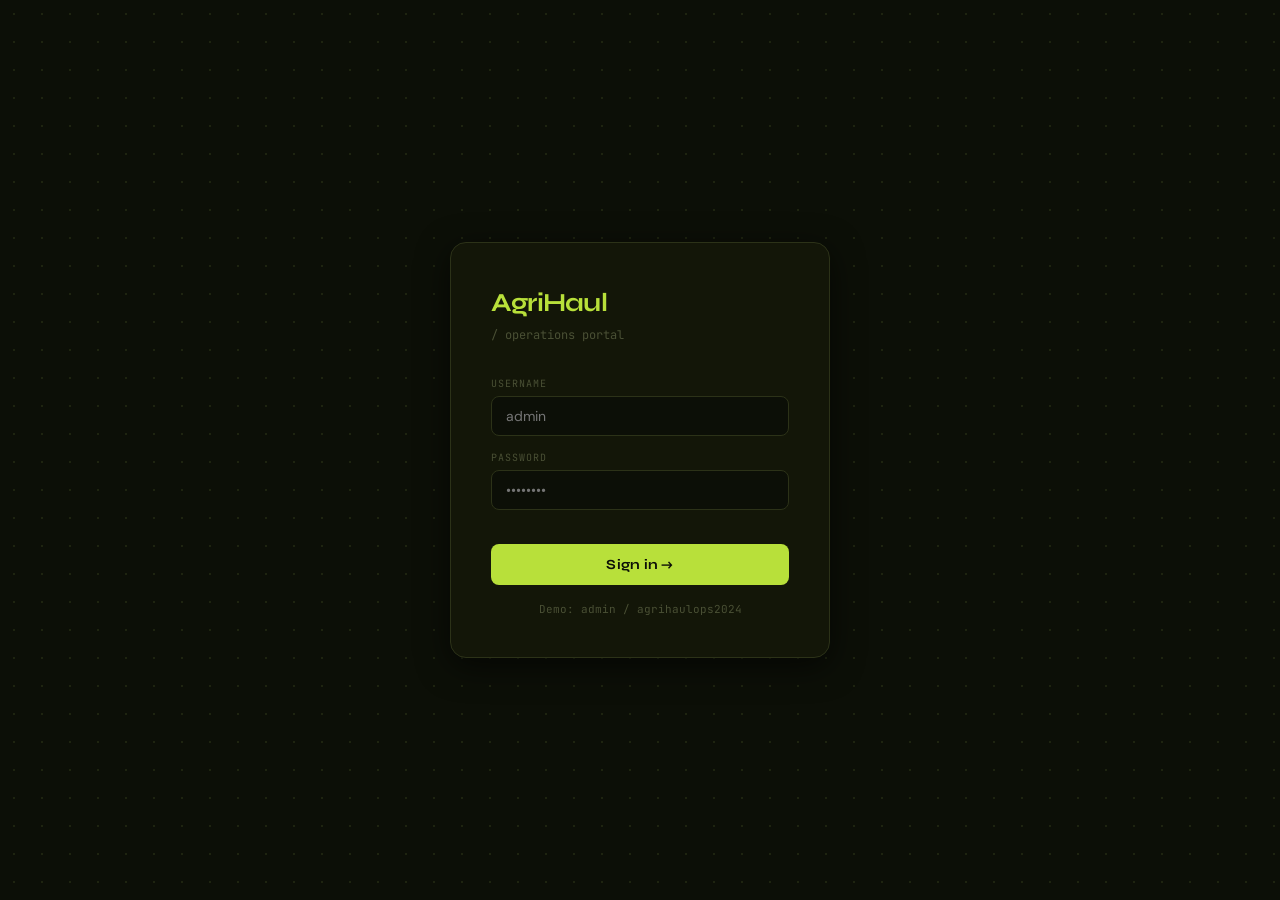
==== index.html @ 76a096ac "Initial dashboard upload" ====
<!DOCTYPE html>
<html lang="en">
<head>
<meta charset="UTF-8">
<meta name="viewport" content="width=device-width, initial-scale=1.0">
<title>AgriHaul Ops</title>

<!-- Google Fonts — Syne (display), DM Sans (body), JetBrains Mono (code) -->
<link rel="preconnect" href="https://fonts.googleapis.com">
<link rel="preconnect" href="https://fonts.gstatic.com" crossorigin>
<link href="https://fonts.googleapis.com/css2?family=Syne:wght@600;700;800&family=DM+Sans:wght@300;400;500&family=JetBrains+Mono:wght@400;500&display=swap" rel="stylesheet">

<!-- ============================================================
     STYLESHEETS
     theme.css  — dark/light CSS variables
     app.css    — all component styles
     ============================================================ -->
<link rel="stylesheet" href="css/theme.css">
<link rel="stylesheet" href="css/app.css">
</head>
<body>

<!-- ============================================================
     LOGIN SCREEN
     Credentials are set in js/config.js → APP.DEMO_USERNAME
     and APP.DEMO_PASSWORD. Replace with a real auth service
     (Supabase Auth / Netlify Identity) for production.
     ============================================================ -->
<div id="loginScreen">
  <div class="login-card">
    <div class="login-logo">AgriHaul</div>
    <div class="login-tagline">/ operations portal</div>

    <div class="login-field">
      <label>Username</label>
      <input type="text" id="loginUser" placeholder="admin" autocomplete="username">
    </div>
    <div class="login-field">
      <label>Password</label>
      <input type="password" id="loginPass" placeholder="••••••••" autocomplete="current-password">
    </div>

    <button class="login-btn" id="loginBtn" onclick="doLogin()">Sign in →</button>
    <p class="login-note">Demo: admin / agrihaulops2024</p>
  </div>
</div>


<!-- ============================================================
     MAIN APP SHELL (hidden until login)
     Grid: sidebar (240px) | main content
           topbar spans full width
     ============================================================ -->
<div class="app" id="mainApp">

  <!-- ── TOPBAR ──────────────────────────────────────────── -->
  <header class="topbar">
    <div class="topbar-logo">
      <div class="topbar-logo-dot"></div>
      AgriHaul
    </div>
    <div class="topbar-divider"></div>
    <!-- Client name comes from CONFIG.APP.CLIENT_NAME -->
    <div class="topbar-client" id="clientLabel">—</div>

    <div class="topbar-right">
      <div class="live-indicator">
        <div class="live-dot"></div>
        <span id="liveTime">--:--:--</span>
        &nbsp;·&nbsp; SMS live
      </div>
      <!-- Dark / Light toggle. State saved to localStorage. -->
      <button class="theme-toggle" id="themeBtn" onclick="toggleTheme()" title="Toggle dark/light mode">☀</button>
    </div>
  </header>

  <!-- ── SIDEBAR NAV ─────────────────────────────────────── -->
  <nav class="sidebar">
    <div class="nav-section-label">Monitor</div>

    <div class="nav-item active" data-page="dashboard" onclick="showPage('dashboard', this)">
      <svg viewBox="0 0 24 24" fill="none" stroke-width="1.5">
        <rect x="3" y="3" width="7" height="7" rx="1"/><rect x="14" y="3" width="7" height="7" rx="1"/>
        <rect x="3" y="14" width="7" height="7" rx="1"/><rect x="14" y="14" width="7" height="7" rx="1"/>
      </svg>
      Dashboard
    </div>

    <div class="nav-item" data-page="map" onclick="showPage('map', this)">
      <svg viewBox="0 0 24 24" fill="none" stroke-width="1.5">
        <polygon points="3 6 9 3 15 6 21 3 21 18 15 21 9 18 3 21"/>
        <line x1="9" y1="3" x2="9" y2="18"/><line x1="15" y1="6" x2="15" y2="21"/>
      </svg>
      Live Map
    </div>

    <div class="nav-item" data-page="dispatch" onclick="showPage('dispatch', this)">
      <svg viewBox="0 0 24 24" fill="none" stroke-width="1.5">
        <path d="M9 5H7a2 2 0 0 0-2 2v12a2 2 0 0 0 2 2h10a2 2 0 0 0 2-2V7a2 2 0 0 0-2-2h-2"/>
        <rect x="9" y="3" width="6" height="4" rx="1"/>
        <path d="M9 12h6M9 16h4"/>
      </svg>
      Dispatch Log
      <span class="nav-badge" id="dispatchBadge">0</span>
    </div>

    <div class="nav-section-label">Manage</div>

    <div class="nav-item" data-page="trucks" onclick="showPage('trucks', this)">
      <svg viewBox="0 0 24 24" fill="none" stroke-width="1.5">
        <rect x="1" y="3" width="15" height="13" rx="1"/>
        <path d="M16 8h4l3 3v5h-7V8z"/>
        <circle cx="5.5" cy="18.5" r="2.5"/><circle cx="18.5" cy="18.5" r="2.5"/>
      </svg>
      Trucks
    </div>

    <div class="nav-item" data-page="farmers" onclick="showPage('farmers', this)">
      <svg viewBox="0 0 24 24" fill="none" stroke-width="1.5">
        <path d="M17 21v-2a4 4 0 0 0-4-4H5a4 4 0 0 0-4 4v2"/>
        <circle cx="9" cy="7" r="4"/>
        <path d="M23 21v-2a4 4 0 0 0-3-3.87M16 3.13a4 4 0 0 1 0 7.75"/>
      </svg>
      Farmers
    </div>

    <div class="nav-section-label">Account</div>
    <div class="nav-item" onclick="doLogout()">
      <svg viewBox="0 0 24 24" fill="none" stroke-width="1.5">
        <path d="M9 21H5a2 2 0 0 1-2-2V5a2 2 0 0 1 2-2h4"/>
        <polyline points="16 17 21 12 16 7"/><line x1="21" y1="12" x2="9" y2="12"/>
      </svg>
      Sign out
    </div>

    <!-- Sidebar footer stats -->
    <div class="sidebar-footer">
      <div class="sidebar-footer-row">
        <span>Available</span><span class="sidebar-stat" id="sf-available">—</span>
      </div>
      <div class="sidebar-footer-row">
        <span>En route</span><span class="sidebar-stat" id="sf-enroute">—</span>
      </div>
      <div class="sidebar-footer-row">
        <span>Farmers</span><span class="sidebar-stat" id="sf-farmers">—</span>
      </div>
    </div>
  </nav>


  <!-- ── MAIN CONTENT ────────────────────────────────────── -->
  <main class="main">

    <!-- ================================================== -->
    <!--  PAGE: DASHBOARD                                   -->
    <!-- ================================================== -->
    <div class="page active" id="page-dashboard">
      <div class="page-header">
        <div>
          <div class="page-title">Operations Overview</div>
          <div class="page-subtitle">Live fleet + dispatch summary</div>
        </div>
      </div>

      <!-- Metric cards — values filled by renderMetrics() in tables.js -->
      <div class="metrics-grid">
        <div class="metric-card green">
          <div class="metric-label">Available trucks</div>
          <div class="metric-value" id="m-available">—</div>
          <div class="metric-sub" id="m-available-sub">loading…</div>
        </div>
        <div class="metric-card amber">
          <div class="metric-label">Dispatches today</div>
          <div class="metric-value" id="m-dispatched">—</div>
          <div class="metric-sub">trips completed</div>
        </div>
        <div class="metric-card blue">
          <div class="metric-label">Weight collected today</div>
          <div class="metric-value" id="m-weight">—</div>
          <div class="metric-sub">total produce</div>
        </div>
        <div class="metric-card">
          <div class="metric-label">Registered farmers</div>
          <div class="metric-value" id="m-farmers">—</div>
          <div class="metric-sub">in your network</div>
        </div>
      </div>

      <div class="two-col">
        <!-- Recent dispatches -->
        <div>
          <div class="section-head">
            <div class="section-title">Recent dispatches</div>
            <div class="section-rule"></div>
            <div class="section-btn" onclick="showPage('dispatch', document.querySelector('[data-page=dispatch]'))">View all →</div>
          </div>
          <div class="table-card">
            <table>
              <thead><tr>
                <th>Time</th><th>Farmer</th><th>Village</th>
                <th>Weight</th><th>Driver</th><th>Dist.</th>
              </tr></thead>
              <tbody id="recentDispatchTable"></tbody>
            </table>
          </div>
        </div>

        <!-- Truck status snapshot -->
        <div>
          <div class="section-head">
            <div class="section-title">Fleet snapshot</div>
            <div class="section-rule"></div>
          </div>
          <div class="table-card">
            <table>
              <thead><tr><th>Truck</th><th>Driver</th><th>Status</th></tr></thead>
              <tbody id="dashTruckTable"></tbody>
            </table>
          </div>
        </div>
      </div>
    </div><!-- /dashboard -->


    <!-- ================================================== -->
    <!--  PAGE: LIVE MAP                                    -->
    <!--  Pins rendered by js/map.js using Lat/Lon from     -->
    <!--  your Google Sheet.                                -->
    <!--  MAP_BOUNDS in map.js covers West Africa.          -->
    <!-- ================================================== -->
    <div class="page" id="page-map">
      <div class="page-header">
        <div>
          <div class="page-title">Live Map</div>
          <div class="page-subtitle">Truck & farmer GPS positions · updates when drivers SMS LOC</div>
        </div>
      </div>
      <div class="map-card">
        <div class="map-toolbar">
          <div class="map-toolbar-title">Field overview — West Africa</div>
          <div class="map-legend">
            <div class="legend-item"><div class="legend-dot" style="background:var(--green)"></div>Available</div>
            <div class="legend-item"><div class="legend-dot" style="background:var(--amber)"></div>En Route</div>
            <div class="legend-item"><div class="legend-dot" style="background:var(--red)"></div>Maintenance</div>
            <div class="legend-item"><div class="legend-sq" style="background:var(--blue)"></div>Farmer</div>
          </div>
        </div>
        <!-- mapCanvas is the positioning parent for all truck/farmer pins -->
        <div class="map-canvas" id="mapCanvas">
          <div class="map-tooltip" id="mapTooltip"></div>
        </div>
      </div>
    </div><!-- /map -->


    <!-- ================================================== -->
    <!--  PAGE: DISPATCH LOG                                -->
    <!--  Data comes from DispatchLog sheet.               -->
    <!--  Make.com auto-appends a row after every dispatch. -->
    <!-- ================================================== -->
    <div class="page" id="page-dispatch">
      <div class="page-header">
        <div>
          <div class="page-title">Dispatch Log</div>
          <div class="page-subtitle">All dispatch records · auto-updated by Make.com</div>
        </div>
      </div>
      <div class="search-row">
        <input class="search-input" type="text" id="dispatchSearch"
          placeholder="Search farmer, village, driver, truck ID…"
          oninput="filterDispatch()">
        <!-- Simulate button is for demo/testing only. Remove in production. -->
        <button class="btn btn-ghost" onclick="simulateDispatch()">+ Simulate</button>
      </div>
      <div class="table-card">
        <table>
          <thead><tr>
            <th>Date</th><th>Time</th><th>Farmer</th><th>Village</th>
            <th>Weight KG</th><th>Driver</th><th>Truck</th><th>Distance</th>
          </tr></thead>
          <tbody id="dispatchTable"></tbody>
        </table>
      </div>
    </div><!-- /dispatch -->


    <!-- ================================================== -->
    <!--  PAGE: TRUCKS                                      -->
    <!--  Source: Trucks sheet in Google Sheets.           -->
    <!--  Columns: TruckID, DriverName, Phone, Status,     -->
    <!--           Lat, Lon, LastUpdated                    -->
    <!-- ================================================== -->
    <div class="page" id="page-trucks">
      <div class="page-header">
        <div>
          <div class="page-title">Fleet Management</div>
          <div class="page-subtitle">All trucks · Toggle status · Add new</div>
        </div>
      </div>
      <div class="search-row">
        <input class="search-input" type="text" id="truckSearch"
          placeholder="Search truck ID or driver name…"
          oninput="filterTrucks()">
        <button class="btn btn-primary" onclick="openModal('addTruck')">+ Add truck</button>
      </div>
      <div class="table-card">
        <table>
          <thead><tr>
            <th>Truck ID</th><th>Driver</th><th>Phone</th>
            <th>Status</th><th>Lat</th><th>Lon</th><th>Last Updated</th><th></th>
          </tr></thead>
          <tbody id="truckTable"></tbody>
        </table>
      </div>
    </div><!-- /trucks -->


    <!-- ================================================== -->
    <!--  PAGE: FARMERS                                     -->
    <!--  Source: Farmers sheet in Google Sheets.          -->
    <!--  Columns: Name, Phone, Village, Lat, Lon,         -->
    <!--           Registered                               -->
    <!-- ================================================== -->
    <div class="page" id="page-farmers">
      <div class="page-header">
        <div>
          <div class="page-title">Farmer Registry</div>
          <div class="page-subtitle">All registered farmers</div>
        </div>
      </div>
      <div class="search-row">
        <input class="search-input" type="text" id="farmerSearch"
          placeholder="Search name, village, phone…"
          oninput="filterFarmers()">
        <button class="btn btn-primary" onclick="openModal('addFarmer')">+ Add farmer</button>
      </div>
      <div class="table-card">
        <table>
          <thead><tr>
            <th>Name</th><th>Phone</th><th>Village</th>
            <th>Lat</th><th>Lon</th><th>Registered</th>
          </tr></thead>
          <tbody id="farmerTable"></tbody>
        </table>
      </div>
    </div><!-- /farmers -->

  </main>
</div><!-- /mainApp -->


<!-- ============================================================
     MODAL: ADD TRUCK
     Adds to local state. To persist, add a Google Sheets API
     write call in addTruck() in app.js, or have ops staff
     add rows directly to the Google Sheet.
     ============================================================ -->
<div class="modal-overlay" id="modal-addTruck">
  <div class="modal">
    <div class="modal-header">
      <div class="modal-title">Add New Truck</div>
      <button class="modal-close" onclick="closeModal('addTruck')">✕</button>
    </div>
    <div class="form-grid">
      <div class="form-group">
        <label class="form-label">Truck ID *</label>
        <input class="form-input" id="f-truckId" placeholder="TRK-009">
      </div>
      <div class="form-group">
        <label class="form-label">Driver name *</label>
        <input class="form-input" id="f-driverName" placeholder="Full name">
      </div>
      <div class="form-group">
        <label class="form-label">Driver phone *</label>
        <input class="form-input" id="f-driverPhone" placeholder="+221 77 …">
        <span class="form-hint">This is the number that receives SMS dispatches</span>
      </div>
      <div class="form-group">
        <label class="form-label">Initial status</label>
        <select class="form-select" id="f-truckStatus">
          <option value="Available">Available</option>
          <option value="En Route">En Route</option>
          <option value="Maintenance">Maintenance</option>
        </select>
      </div>
      <div class="form-group">
        <label class="form-label">GPS Lat</label>
        <input class="form-input" id="f-truckLat" placeholder="14.6928">
      </div>
      <div class="form-group">
        <label class="form-label">GPS Lon</label>
        <input class="form-input" id="f-truckLon" placeholder="-17.4467">
      </div>
    </div>
    <div class="form-actions">
      <button class="btn btn-primary" onclick="addTruck()">Add truck</button>
      <button class="btn btn-ghost"   onclick="closeModal('addTruck')">Cancel</button>
    </div>
  </div>
</div>

<!-- ============================================================
     MODAL: ADD FARMER
     ============================================================ -->
<div class="modal-overlay" id="modal-addFarmer">
  <div class="modal">
    <div class="modal-header">
      <div class="modal-title">Add New Farmer</div>
      <button class="modal-close" onclick="closeModal('addFarmer')">✕</button>
    </div>
    <div class="form-grid">
      <div class="form-group">
        <label class="form-label">Full name *</label>
        <input class="form-input" id="f-farmerName" placeholder="Farmer name">
      </div>
      <div class="form-group">
        <label class="form-label">Phone *</label>
        <input class="form-input" id="f-farmerPhone" placeholder="+221 77 …">
        <span class="form-hint">This number sends SMS to trigger dispatch</span>
      </div>
      <div class="form-group">
        <label class="form-label">Village</label>
        <input class="form-input" id="f-farmerVillage" placeholder="Village name">
      </div>
      <div class="form-group">
        <label class="form-label">GPS Lat</label>
        <input class="form-input" id="f-farmerLat" placeholder="14.7833">
      </div>
      <div class="form-group" style="grid-column: 1">
        <label class="form-label">GPS Lon</label>
        <input class="form-input" id="f-farmerLon" placeholder="-16.9240">
      </div>
    </div>
    <div class="form-actions">
      <button class="btn btn-primary" onclick="addFarmer()">Register farmer</button>
      <button class="btn btn-ghost"   onclick="closeModal('addFarmer')">Cancel</button>
    </div>
  </div>
</div>

<!-- Toast notification -->
<div class="toast" id="toast"></div>


<!-- ============================================================
     SCRIPTS — load order matters:
     1. config.js   — must be first (CONFIG object)
     2. data.js     — uses CONFIG, exports loadAllData / sendSMS
     3. map.js      — uses statusClass from data.js
     4. tables.js   — uses statusBadge from data.js
     5. app.js      — uses everything above

     TO CONNECT GOOGLE SHEETS:
       Edit js/config.js → SHEETS.FARMERS_URL / TRUCKS_URL / DISPATCH_URL

     TO ENABLE SMS:
       Edit js/config.js → TWILIO keys

     TO ENABLE MAKE.COM AUTO-DISPATCH:
       Edit js/config.js → MAKE.WEBHOOK_URL
     ============================================================ -->
<script src="js/config.js"></script>
<script src="js/data.js"></script>
<script src="js/map.js"></script>
<script src="js/tables.js"></script>
<script src="js/app.js"></script>

</body>
</html>
---- css/theme.css ----
/* ============================================================
   css/theme.css  —  AgriHaul Design Tokens
   Dark mode is default. Light mode activates via
   the class "light" on <html>.
   ============================================================ */

/* ── DARK MODE (default) ──────────────────────────────────── */
:root {
  /* Backgrounds */
  --bg-base:       #0c0f07;
  --bg-surface:    #131608;
  --bg-raised:     #1a1e0d;
  --bg-hover:      #1f2410;
  --bg-overlay:    rgba(12, 15, 7, 0.85);

  /* Brand accent — a vivid agricultural lime-green */
  --accent:        #b8e03a;
  --accent-muted:  #7fa028;
  --accent-subtle: #1c2509;
  --accent-glow:   rgba(184, 224, 58, 0.15);

  /* Semantic colors */
  --green:         #6dc94a;
  --green-bg:      #0e1c08;
  --green-border:  #2a4818;
  --amber:         #e8a83a;
  --amber-bg:      #1c1408;
  --amber-border:  #3d2e10;
  --red:           #e8523a;
  --red-bg:        #1c0a08;
  --red-border:    #3d1a10;
  --blue:          #3ab8e8;
  --blue-bg:       #081418;
  --blue-border:   #10303d;

  /* Text */
  --text-primary:   #e8edcc;
  --text-secondary: #8a9268;
  --text-muted:     #4a5035;
  --text-inverse:   #0c0f07;

  /* Borders */
  --border-subtle:  #1e2410;
  --border-default: #2c3218;
  --border-strong:  #3d4820;

  /* Shadows */
  --shadow-sm:      0 1px 3px rgba(0,0,0,0.4);
  --shadow-md:      0 4px 16px rgba(0,0,0,0.5);
  --shadow-lg:      0 8px 32px rgba(0,0,0,0.6);

  /* Radius */
  --r-sm:  4px;
  --r-md:  8px;
  --r-lg:  12px;
  --r-xl:  16px;

  /* Typography */
  --font-display: 'Syne', sans-serif;
  --font-body:    'DM Sans', sans-serif;
  --font-mono:    'JetBrains Mono', monospace;

  /* Transitions */
  --transition: 150ms ease;
  --transition-slow: 300ms ease;

  /* Theme toggle icon */
  --theme-icon: "☀";
}

/* ── LIGHT MODE ───────────────────────────────────────────── */
html.light {
  --bg-base:       #f2f4eb;
  --bg-surface:    #ffffff;
  --bg-raised:     #eef0e5;
  --bg-hover:      #e8ead8;
  --bg-overlay:    rgba(242, 244, 235, 0.92);

  --accent:        #5a8a00;
  --accent-muted:  #3d6000;
  --accent-subtle: #e8f0cc;
  --accent-glow:   rgba(90, 138, 0, 0.12);

  --green:         #3a8a20;
  --green-bg:      #eaf4e4;
  --green-border:  #b8dcb0;
  --amber:         #a06000;
  --amber-bg:      #fdf4e4;
  --amber-border:  #e0c880;
  --red:           #c03820;
  --red-bg:        #fde8e4;
  --red-border:    #e0a898;
  --blue:          #1878a8;
  --blue-bg:       #e4f4fc;
  --blue-border:   #90c8e8;

  --text-primary:   #1a1e08;
  --text-secondary: #4a5430;
  --text-muted:     #8a9468;
  --text-inverse:   #f2f4eb;

  --border-subtle:  #dde0cc;
  --border-default: #c8ccb4;
  --border-strong:  #a8ae90;

  --shadow-sm:      0 1px 3px rgba(0,0,0,0.08);
  --shadow-md:      0 4px 16px rgba(0,0,0,0.10);
  --shadow-lg:      0 8px 32px rgba(0,0,0,0.12);

  --theme-icon: "☾";
}

/* ── SMOOTH TRANSITIONS when switching themes ─────────────── */
*, *::before, *::after {
  transition: background-color var(--transition-slow),
              border-color var(--transition-slow),
              color var(--transition-slow);
}
/* But NOT layout props (would cause reflow jank) */
* { transition-property: background-color, border-color, color; }
---- css/app.css ----
/* ============================================================
   css/app.css  —  AgriHaul Component Styles
   ============================================================ */

/* ── RESET & BASE ─────────────────────────────────────────── */
*, *::before, *::after { box-sizing: border-box; margin: 0; padding: 0; }
html { height: 100%; }
body {
  height: 100%;
  background: var(--bg-base);
  color: var(--text-primary);
  font-family: var(--font-body);
  font-size: 14px;
  line-height: 1.5;
  -webkit-font-smoothing: antialiased;
}

/* ── SCROLLBAR ────────────────────────────────────────────── */
::-webkit-scrollbar { width: 5px; height: 5px; }
::-webkit-scrollbar-track { background: transparent; }
::-webkit-scrollbar-thumb { background: var(--border-strong); border-radius: 3px; }

/* ── APP SHELL ────────────────────────────────────────────── */
#loginScreen {
  display: flex;
  align-items: center;
  justify-content: center;
  min-height: 100vh;
  background: var(--bg-base);
  /* Subtle dot grid background */
  background-image: radial-gradient(circle, var(--border-subtle) 1px, transparent 1px);
  background-size: 28px 28px;
}

#mainApp {
  display: none;
  grid-template-columns: 240px 1fr;
  grid-template-rows: 56px 1fr;
  height: 100vh;
  overflow: hidden;
}

/* ── TOPBAR ───────────────────────────────────────────────── */
.topbar {
  grid-column: 1 / -1;
  background: var(--bg-surface);
  border-bottom: 1px solid var(--border-subtle);
  display: flex;
  align-items: center;
  padding: 0 20px;
  gap: 14px;
  position: relative;
  z-index: 10;
  box-shadow: var(--shadow-sm);
}

.topbar-logo {
  font-family: var(--font-display);
  font-size: 17px;
  font-weight: 700;
  color: var(--accent);
  letter-spacing: -0.02em;
  display: flex;
  align-items: center;
  gap: 6px;
}

.topbar-logo-dot {
  width: 8px; height: 8px;
  background: var(--accent);
  border-radius: 50%;
  animation: breathe 3s ease infinite;
}

@keyframes breathe {
  0%,100% { opacity: 1; transform: scale(1); }
  50%      { opacity: 0.5; transform: scale(0.7); }
}

.topbar-divider {
  width: 1px; height: 20px;
  background: var(--border-default);
}

.topbar-client {
  font-size: 12px;
  color: var(--text-secondary);
  font-family: var(--font-mono);
  background: var(--bg-raised);
  border: 1px solid var(--border-default);
  padding: 3px 10px;
  border-radius: var(--r-md);
}

.topbar-right {
  margin-left: auto;
  display: flex;
  align-items: center;
  gap: 12px;
}

.live-indicator {
  display: flex;
  align-items: center;
  gap: 6px;
  font-size: 11px;
  color: var(--text-muted);
  font-family: var(--font-mono);
}

.live-dot {
  width: 7px; height: 7px;
  border-radius: 50%;
  background: var(--green);
  box-shadow: 0 0 6px var(--green);
  animation: pulse-dot 2s ease infinite;
}

@keyframes pulse-dot {
  0%,100% { box-shadow: 0 0 6px var(--green); }
  50%      { box-shadow: 0 0 12px var(--green), 0 0 20px var(--green); }
}

.theme-toggle {
  width: 34px; height: 34px;
  border-radius: var(--r-md);
  border: 1px solid var(--border-default);
  background: var(--bg-raised);
  color: var(--text-secondary);
  cursor: pointer;
  display: flex; align-items: center; justify-content: center;
  font-size: 15px;
  transition: all var(--transition);
}
.theme-toggle:hover {
  border-color: var(--accent);
  color: var(--accent);
  background: var(--accent-subtle);
}

/* ── SIDEBAR ──────────────────────────────────────────────── */
.sidebar {
  background: var(--bg-surface);
  border-right: 1px solid var(--border-subtle);
  display: flex;
  flex-direction: column;
  overflow-y: auto;
  padding: 16px 0;
}

.nav-section-label {
  padding: 10px 18px 4px;
  font-size: 10px;
  letter-spacing: 0.12em;
  text-transform: uppercase;
  color: var(--text-muted);
  font-family: var(--font-mono);
}

.nav-item {
  display: flex;
  align-items: center;
  gap: 10px;
  padding: 9px 18px;
  font-size: 13px;
  color: var(--text-secondary);
  cursor: pointer;
  border-left: 2px solid transparent;
  border-right: 2px solid transparent;
  user-select: none;
  position: relative;
}
.nav-item:hover {
  color: var(--text-primary);
  background: var(--bg-hover);
}
.nav-item.active {
  color: var(--accent);
  border-left-color: var(--accent);
  background: var(--accent-subtle);
  font-weight: 500;
}
.nav-item svg {
  width: 15px; height: 15px;
  flex-shrink: 0;
  stroke: currentColor;
}

.nav-badge {
  margin-left: auto;
  background: var(--accent);
  color: var(--text-inverse);
  font-size: 10px;
  font-weight: 700;
  padding: 1px 6px;
  border-radius: 10px;
  font-family: var(--font-mono);
  min-width: 20px;
  text-align: center;
}
.nav-badge.warn { background: var(--amber); }
.nav-badge.red  { background: var(--red); }

/* ── MAIN CONTENT AREA ────────────────────────────────────── */
.main {
  overflow-y: auto;
  padding: 24px 28px;
  background: var(--bg-base);
}

.page { display: none; }
.page.active { display: block; animation: fadein 0.2s ease; }
@keyframes fadein { from { opacity: 0; transform: translateY(6px); } to { opacity: 1; transform: none; } }

.page-header {
  display: flex;
  align-items: center;
  gap: 12px;
  margin-bottom: 24px;
}
.page-title {
  font-family: var(--font-display);
  font-size: 20px;
  font-weight: 700;
  color: var(--text-primary);
  letter-spacing: -0.02em;
}
.page-subtitle {
  font-size: 12px;
  color: var(--text-muted);
  font-family: var(--font-mono);
}

/* ── METRIC CARDS ─────────────────────────────────────────── */
.metrics-grid {
  display: grid;
  grid-template-columns: repeat(4, 1fr);
  gap: 14px;
  margin-bottom: 28px;
}

.metric-card {
  background: var(--bg-surface);
  border: 1px solid var(--border-subtle);
  border-radius: var(--r-lg);
  padding: 18px 20px;
  position: relative;
  overflow: hidden;
}

/* Accent strip at top of each metric card */
.metric-card::before {
  content: '';
  position: absolute;
  top: 0; left: 0; right: 0;
  height: 2px;
  background: var(--card-accent, var(--accent));
  border-radius: var(--r-lg) var(--r-lg) 0 0;
}
.metric-card.green  { --card-accent: var(--green); }
.metric-card.amber  { --card-accent: var(--amber); }
.metric-card.red    { --card-accent: var(--red); }
.metric-card.blue   { --card-accent: var(--blue); }

.metric-label {
  font-size: 11px;
  letter-spacing: 0.08em;
  text-transform: uppercase;
  color: var(--text-muted);
  font-family: var(--font-mono);
  margin-bottom: 10px;
}
.metric-value {
  font-family: var(--font-display);
  font-size: 32px;
  font-weight: 700;
  line-height: 1;
  letter-spacing: -0.03em;
  color: var(--text-primary);
}
.metric-card.green  .metric-value { color: var(--green); }
.metric-card.amber  .metric-value { color: var(--amber); }
.metric-card.red    .metric-value { color: var(--red); }
.metric-card.blue   .metric-value { color: var(--blue); }
.metric-sub {
  font-size: 11px;
  color: var(--text-muted);
  margin-top: 6px;
  font-family: var(--font-mono);
}

/* ── SECTION HEADERS ──────────────────────────────────────── */
.section-head {
  display: flex;
  align-items: center;
  gap: 12px;
  margin-bottom: 12px;
}
.section-title {
  font-family: var(--font-mono);
  font-size: 11px;
  letter-spacing: 0.1em;
  text-transform: uppercase;
  color: var(--text-muted);
  white-space: nowrap;
}
.section-rule { flex: 1; height: 1px; background: var(--border-subtle); }
.section-btn {
  font-size: 11px;
  color: var(--accent);
  cursor: pointer;
  font-family: var(--font-mono);
  border: 1px solid var(--accent-muted);
  padding: 4px 10px;
  border-radius: var(--r-sm);
  background: var(--accent-subtle);
  transition: all var(--transition);
  white-space: nowrap;
}
.section-btn:hover { background: var(--accent-glow); border-color: var(--accent); }

/* ── TABLES ───────────────────────────────────────────────── */
.table-card {
  background: var(--bg-surface);
  border: 1px solid var(--border-subtle);
  border-radius: var(--r-lg);
  overflow: hidden;
  margin-bottom: 24px;
  box-shadow: var(--shadow-sm);
}

table { width: 100%; border-collapse: collapse; }

thead th {
  padding: 10px 16px;
  text-align: left;
  font-size: 10px;
  letter-spacing: 0.10em;
  text-transform: uppercase;
  color: var(--text-muted);
  font-family: var(--font-mono);
  background: var(--bg-raised);
  border-bottom: 1px solid var(--border-subtle);
  font-weight: 400;
}

tbody tr {
  border-bottom: 1px solid var(--border-subtle);
  transition: background var(--transition);
}
tbody tr:last-child { border-bottom: none; }
tbody tr:hover { background: var(--bg-hover); }

td {
  padding: 10px 16px;
  font-size: 13px;
  color: var(--text-secondary);
  vertical-align: middle;
}
td.primary { color: var(--text-primary); font-weight: 500; }
td.mono    { font-family: var(--font-mono); font-size: 12px; }

/* ── BADGES ───────────────────────────────────────────────── */
.badge {
  display: inline-flex;
  align-items: center;
  gap: 5px;
  padding: 3px 9px;
  border-radius: var(--r-sm);
  font-size: 11px;
  font-family: var(--font-mono);
  font-weight: 500;
  border: 1px solid;
}
.badge::before {
  content: '';
  width: 5px; height: 5px;
  border-radius: 50%;
  flex-shrink: 0;
}
.badge.available  { background: var(--green-bg);  color: var(--green);  border-color: var(--green-border); }
.badge.available::before  { background: var(--green); }
.badge.dispatched { background: var(--amber-bg);  color: var(--amber);  border-color: var(--amber-border); }
.badge.dispatched::before { background: var(--amber); }
.badge.unavailable{ background: var(--red-bg);    color: var(--red);    border-color: var(--red-border); }
.badge.unavailable::before{ background: var(--red); }

/* ── MAP ──────────────────────────────────────────────────── */
.map-card {
  background: var(--bg-surface);
  border: 1px solid var(--border-subtle);
  border-radius: var(--r-lg);
  overflow: hidden;
  margin-bottom: 24px;
  box-shadow: var(--shadow-sm);
}
.map-toolbar {
  padding: 12px 16px;
  border-bottom: 1px solid var(--border-subtle);
  display: flex;
  align-items: center;
  gap: 12px;
  background: var(--bg-raised);
}
.map-toolbar-title {
  font-family: var(--font-mono);
  font-size: 11px;
  text-transform: uppercase;
  letter-spacing: 0.1em;
  color: var(--text-muted);
}
.map-legend {
  display: flex;
  gap: 16px;
  margin-left: auto;
  flex-wrap: wrap;
}
.legend-item {
  display: flex;
  align-items: center;
  gap: 5px;
  font-size: 11px;
  color: var(--text-muted);
  font-family: var(--font-mono);
}
.legend-dot { width: 8px; height: 8px; border-radius: 50%; }
.legend-sq  { width: 8px; height: 8px; border-radius: 2px; }

/* The map canvas itself */
.map-canvas {
  position: relative;
  height: 380px;
  overflow: hidden;
  background: var(--bg-base);
  /* Topographic-style grid lines */
  background-image:
    linear-gradient(var(--border-subtle) 1px, transparent 1px),
    linear-gradient(90deg, var(--border-subtle) 1px, transparent 1px);
  background-size: 50px 50px;
}

/* Subtle vignette on map edges */
.map-canvas::after {
  content: '';
  position: absolute;
  inset: 0;
  background: radial-gradient(ellipse at center, transparent 60%, var(--bg-base) 100%);
  pointer-events: none;
}

.truck-pin {
  position: absolute;
  width: 14px; height: 14px;
  border-radius: 50%;
  transform: translate(-50%, -50%);
  cursor: pointer;
  transition: transform 0.2s ease;
  z-index: 2;
}
.truck-pin:hover { transform: translate(-50%, -50%) scale(1.6); z-index: 5; }
.truck-pin::after {
  content: '';
  position: absolute;
  inset: -5px;
  border-radius: 50%;
  border: 1px solid currentColor;
  opacity: 0.35;
  animation: ring-pulse 2.5s ease infinite;
}
@keyframes ring-pulse {
  0%,100%  { transform: scale(1);   opacity: 0.35; }
  50%      { transform: scale(1.3); opacity: 0; }
}
.truck-pin.available   { background: var(--green);  color: var(--green); }
.truck-pin.dispatched  { background: var(--amber);  color: var(--amber); }
.truck-pin.unavailable { background: var(--red);    color: var(--red); }

.farmer-pin {
  position: absolute;
  width: 9px; height: 9px;
  background: var(--blue);
  border-radius: 2px;
  transform: translate(-50%, -50%) rotate(45deg);
  cursor: pointer;
  opacity: 0.75;
  transition: opacity 0.2s, transform 0.2s;
  z-index: 2;
}
.farmer-pin:hover { opacity: 1; transform: translate(-50%, -50%) rotate(45deg) scale(1.5); z-index: 5; }

.map-tooltip {
  position: absolute;
  background: var(--bg-raised);
  border: 1px solid var(--border-strong);
  border-radius: var(--r-md);
  padding: 7px 12px;
  font-size: 12px;
  font-family: var(--font-mono);
  color: var(--text-primary);
  pointer-events: none;
  display: none;
  z-index: 20;
  white-space: nowrap;
  box-shadow: var(--shadow-md);
}
.map-tooltip .tt-label { color: var(--accent); font-size: 10px; text-transform: uppercase; letter-spacing: 0.08em; margin-bottom: 2px; }

/* ── SEARCH BAR ───────────────────────────────────────────── */
.search-row {
  display: flex;
  gap: 8px;
  margin-bottom: 12px;
}
.search-input {
  flex: 1;
  background: var(--bg-surface);
  border: 1px solid var(--border-default);
  color: var(--text-primary);
  padding: 8px 14px;
  border-radius: var(--r-md);
  font-family: var(--font-body);
  font-size: 13px;
  outline: none;
  transition: border var(--transition);
}
.search-input:focus { border-color: var(--accent); box-shadow: 0 0 0 3px var(--accent-glow); }
.search-input::placeholder { color: var(--text-muted); }

/* ── BUTTONS ──────────────────────────────────────────────── */
.btn {
  padding: 8px 16px;
  border-radius: var(--r-md);
  font-family: var(--font-mono);
  font-size: 12px;
  cursor: pointer;
  transition: all var(--transition);
  letter-spacing: 0.04em;
  border: 1px solid;
  white-space: nowrap;
}
.btn:active { transform: scale(0.97); }
.btn-primary {
  background: var(--accent);
  border-color: var(--accent);
  color: var(--text-inverse);
  font-weight: 700;
}
.btn-primary:hover { filter: brightness(1.1); box-shadow: 0 0 12px var(--accent-glow); }
.btn-ghost {
  background: transparent;
  border-color: var(--border-default);
  color: var(--text-secondary);
}
.btn-ghost:hover { background: var(--bg-hover); color: var(--text-primary); border-color: var(--border-strong); }
.btn-danger {
  background: var(--red-bg);
  border-color: var(--red-border);
  color: var(--red);
}
.btn-danger:hover { border-color: var(--red); }
.btn-sm { padding: 4px 10px; font-size: 11px; }

/* ── FORMS ────────────────────────────────────────────────── */
.form-grid { display: grid; grid-template-columns: 1fr 1fr; gap: 14px; }
.form-group { display: flex; flex-direction: column; gap: 5px; }
.form-label {
  font-size: 10px;
  color: var(--text-muted);
  font-family: var(--font-mono);
  letter-spacing: 0.08em;
  text-transform: uppercase;
}
.form-input, .form-select {
  background: var(--bg-base);
  border: 1px solid var(--border-default);
  color: var(--text-primary);
  padding: 9px 12px;
  border-radius: var(--r-md);
  font-family: var(--font-body);
  font-size: 13px;
  outline: none;
  transition: border var(--transition), box-shadow var(--transition);
}
.form-input:focus, .form-select:focus {
  border-color: var(--accent);
  box-shadow: 0 0 0 3px var(--accent-glow);
}
.form-input::placeholder { color: var(--text-muted); }
.form-actions { display: flex; gap: 8px; margin-top: 6px; }
.form-hint { font-size: 11px; color: var(--text-muted); font-family: var(--font-mono); margin-top: 3px; }

/* ── MODAL ────────────────────────────────────────────────── */
.modal-overlay {
  display: none;
  position: fixed; inset: 0;
  background: var(--bg-overlay);
  backdrop-filter: blur(4px);
  z-index: 100;
  align-items: center;
  justify-content: center;
}
.modal-overlay.open { display: flex; }
.modal {
  background: var(--bg-surface);
  border: 1px solid var(--border-strong);
  border-radius: var(--r-xl);
  padding: 28px;
  width: 500px;
  max-width: 95vw;
  box-shadow: var(--shadow-lg);
  animation: modal-in 0.2s ease;
}
@keyframes modal-in {
  from { opacity: 0; transform: scale(0.95) translateY(-10px); }
  to   { opacity: 1; transform: none; }
}
.modal-header {
  display: flex;
  align-items: center;
  gap: 10px;
  margin-bottom: 22px;
}
.modal-title {
  font-family: var(--font-display);
  font-size: 16px;
  font-weight: 700;
  color: var(--text-primary);
}
.modal-close {
  margin-left: auto;
  width: 28px; height: 28px;
  border-radius: var(--r-sm);
  border: 1px solid var(--border-default);
  background: transparent;
  color: var(--text-muted);
  cursor: pointer;
  font-size: 14px;
  display: flex; align-items: center; justify-content: center;
  transition: all var(--transition);
}
.modal-close:hover { border-color: var(--red); color: var(--red); background: var(--red-bg); }

/* ── TOAST ────────────────────────────────────────────────── */
.toast {
  position: fixed;
  bottom: 28px; right: 28px;
  background: var(--bg-raised);
  border: 1px solid var(--border-strong);
  border-left: 3px solid var(--accent);
  border-radius: var(--r-md);
  padding: 11px 18px;
  font-family: var(--font-mono);
  font-size: 12px;
  color: var(--text-primary);
  z-index: 200;
  transform: translateY(80px);
  opacity: 0;
  transition: all 0.3s cubic-bezier(0.34, 1.56, 0.64, 1);
  max-width: 320px;
  box-shadow: var(--shadow-md);
}
.toast.show { transform: translateY(0); opacity: 1; }
.toast.toast-error { border-left-color: var(--red); }

/* ── LOGIN CARD ───────────────────────────────────────────── */
.login-card {
  background: var(--bg-surface);
  border: 1px solid var(--border-default);
  border-radius: var(--r-xl);
  padding: 40px;
  width: 380px;
  box-shadow: var(--shadow-lg);
  position: relative;
}

/* Glow behind login card */
.login-card::before {
  content: '';
  position: absolute;
  inset: -1px;
  border-radius: var(--r-xl);
  background: linear-gradient(135deg, var(--accent-subtle), transparent 60%);
  z-index: -1;
}

.login-logo {
  font-family: var(--font-display);
  font-size: 26px;
  font-weight: 700;
  color: var(--accent);
  letter-spacing: -0.03em;
  margin-bottom: 4px;
}
.login-tagline {
  font-size: 12px;
  color: var(--text-muted);
  font-family: var(--font-mono);
  margin-bottom: 32px;
}
.login-field { margin-bottom: 14px; }
.login-field label {
  display: block;
  font-size: 10px;
  letter-spacing: 0.1em;
  text-transform: uppercase;
  color: var(--text-muted);
  font-family: var(--font-mono);
  margin-bottom: 5px;
}
.login-field input {
  width: 100%;
  background: var(--bg-base);
  border: 1px solid var(--border-default);
  color: var(--text-primary);
  padding: 10px 14px;
  border-radius: var(--r-md);
  font-family: var(--font-body);
  font-size: 14px;
  outline: none;
  transition: border var(--transition), box-shadow var(--transition);
}
.login-field input:focus {
  border-color: var(--accent);
  box-shadow: 0 0 0 3px var(--accent-glow);
}
.login-btn {
  width: 100%;
  margin-top: 20px;
  padding: 12px;
  background: var(--accent);
  border: none;
  border-radius: var(--r-md);
  color: var(--text-inverse);
  font-family: var(--font-display);
  font-size: 14px;
  font-weight: 700;
  cursor: pointer;
  letter-spacing: 0.02em;
  transition: all var(--transition);
}
.login-btn:hover { filter: brightness(1.08); box-shadow: 0 4px 16px var(--accent-glow); }
.login-note {
  font-size: 11px;
  color: var(--text-muted);
  margin-top: 16px;
  font-family: var(--font-mono);
  text-align: center;
}

/* ── TWO COLUMN LAYOUT ────────────────────────────────────── */
.two-col { display: grid; grid-template-columns: 1fr 360px; gap: 18px; }

/* ── NEW ROW HIGHLIGHT ────────────────────────────────────── */
.row-new { animation: highlight-row 2s ease forwards; }
@keyframes highlight-row {
  0%   { background: var(--accent-subtle); }
  100% { background: transparent; }
}

/* ── STATUS INDICATOR BAR (sidebar bottom) ───────────────── */
.sidebar-footer {
  margin-top: auto;
  padding: 12px 18px;
  border-top: 1px solid var(--border-subtle);
  font-size: 11px;
  color: var(--text-muted);
  font-family: var(--font-mono);
}
.sidebar-footer-row {
  display: flex;
  justify-content: space-between;
  align-items: center;
  margin-bottom: 4px;
}
.sidebar-footer-row:last-child { margin-bottom: 0; }
.sidebar-stat { color: var(--accent); }
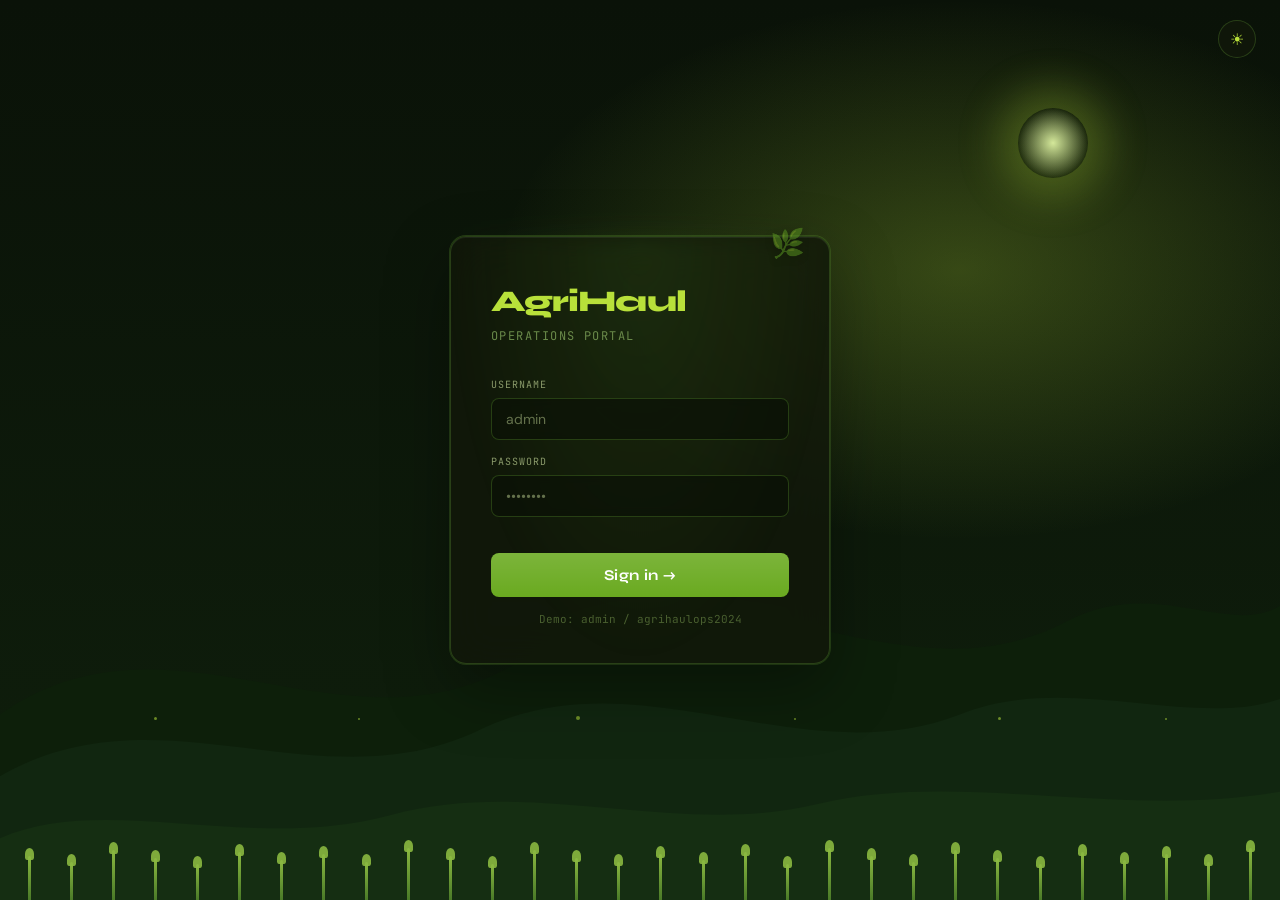
==== commit 51b7f63b: "updated dashboard" ====
--- a/index.html
+++ b/index.html
@@ -21,16 +21,51 @@
 <body>
 
 <!-- ============================================================
-     LOGIN SCREEN
-     Credentials are set in js/config.js → APP.DEMO_USERNAME
-     and APP.DEMO_PASSWORD. Replace with a real auth service
-     (Supabase Auth / Netlify Identity) for production.
+     LOGIN SCREEN — Farm/grass aesthetic with dark+light themes
+     Credentials: js/config.js → APP.DEMO_USERNAME / APP.DEMO_PASSWORD
      ============================================================ -->
 <div id="loginScreen">
+  <button class="login-theme-btn" id="loginThemeBtn" onclick="toggleTheme()" title="Toggle dark/light mode">☀</button>
+  <div class="login-bg" aria-hidden="true">
+    <div class="login-sky"></div>
+    <div class="login-orb"></div>
+    <svg class="login-hills" viewBox="0 0 1440 320" preserveAspectRatio="none" xmlns="http://www.w3.org/2000/svg">
+      <path class="hill hill-back"  d="M0,200 C200,120 400,240 600,160 C800,80 1000,200 1200,140 C1300,110 1380,150 1440,130 L1440,320 L0,320 Z"/>
+      <path class="hill hill-mid"   d="M0,240 C180,180 360,260 540,210 C720,160 900,240 1080,200 C1200,172 1340,210 1440,190 L1440,320 L0,320 Z"/>
+      <path class="hill hill-front" d="M0,280 C120,250 280,290 440,265 C600,240 760,280 920,258 C1080,236 1260,268 1440,250 L1440,320 L0,320 Z"/>
+    </svg>
+    <div class="login-wheat">
+      <div class="wheat-row">
+        <div class="stalk" style="--d:0s;--h:44px"></div><div class="stalk" style="--d:.15s;--h:38px"></div>
+        <div class="stalk" style="--d:.3s;--h:50px"></div><div class="stalk" style="--d:.05s;--h:42px"></div>
+        <div class="stalk" style="--d:.4s;--h:36px"></div><div class="stalk" style="--d:.2s;--h:48px"></div>
+        <div class="stalk" style="--d:.1s;--h:40px"></div><div class="stalk" style="--d:.35s;--h:46px"></div>
+        <div class="stalk" style="--d:.25s;--h:38px"></div><div class="stalk" style="--d:.45s;--h:52px"></div>
+        <div class="stalk" style="--d:.0s;--h:44px"></div><div class="stalk" style="--d:.15s;--h:36px"></div>
+        <div class="stalk" style="--d:.3s;--h:50px"></div><div class="stalk" style="--d:.08s;--h:42px"></div>
+        <div class="stalk" style="--d:.4s;--h:38px"></div><div class="stalk" style="--d:.22s;--h:46px"></div>
+        <div class="stalk" style="--d:.12s;--h:40px"></div><div class="stalk" style="--d:.38s;--h:48px"></div>
+        <div class="stalk" style="--d:.28s;--h:36px"></div><div class="stalk" style="--d:.5s;--h:52px"></div>
+        <div class="stalk" style="--d:.0s;--h:44px"></div><div class="stalk" style="--d:.18s;--h:38px"></div>
+        <div class="stalk" style="--d:.33s;--h:50px"></div><div class="stalk" style="--d:.06s;--h:42px"></div>
+        <div class="stalk" style="--d:.42s;--h:36px"></div><div class="stalk" style="--d:.24s;--h:48px"></div>
+        <div class="stalk" style="--d:.14s;--h:40px"></div><div class="stalk" style="--d:.36s;--h:46px"></div>
+        <div class="stalk" style="--d:.26s;--h:38px"></div><div class="stalk" style="--d:.48s;--h:52px"></div>
+      </div>
+    </div>
+    <div class="login-particles">
+      <div class="particle" style="--x:12%;--d:0s;--s:3px"></div>
+      <div class="particle" style="--x:28%;--d:1.2s;--s:2px"></div>
+      <div class="particle" style="--x:45%;--d:2.4s;--s:4px"></div>
+      <div class="particle" style="--x:62%;--d:0.8s;--s:2px"></div>
+      <div class="particle" style="--x:78%;--d:3.1s;--s:3px"></div>
+      <div class="particle" style="--x:91%;--d:1.7s;--s:2px"></div>
+    </div>
+  </div>
   <div class="login-card">
+    <div class="login-leaf" aria-hidden="true">🌿</div>
     <div class="login-logo">AgriHaul</div>
-    <div class="login-tagline">/ operations portal</div>
-
+    <div class="login-tagline">Operations Portal</div>
     <div class="login-field">
       <label>Username</label>
       <input type="text" id="loginUser" placeholder="admin" autocomplete="username">
@@ -39,7 +74,6 @@
       <label>Password</label>
       <input type="password" id="loginPass" placeholder="••••••••" autocomplete="current-password">
     </div>
-
     <button class="login-btn" id="loginBtn" onclick="doLogin()">Sign in →</button>
     <p class="login-note">Demo: admin / agrihaulops2024</p>
   </div>
--- a/css/theme.css
+++ b/css/theme.css
@@ -118,3 +118,64 @@
 }
 /* But NOT layout props (would cause reflow jank) */
 * { transition-property: background-color, border-color, color; }
+
+/* ── LOGIN SCREEN — DARK MODE ─────────────────────────────── */
+:root {
+  /* Sky gradient: deep night → twilight green */
+  --login-sky-top:    #0a1208;
+  --login-sky-bottom: #0f1f0c;
+  /* Orb (moon in dark) */
+  --login-orb-color:  #d4e89a;
+  --login-orb-glow:   rgba(184, 224, 58, 0.25);
+  /* Hills */
+  --hill-back-fill:   #0d1f0a;
+  --hill-mid-fill:    #112610;
+  --hill-front-fill:  #152e12;
+  /* Wheat stalks */
+  --stalk-color:      #4a7a28;
+  --stalk-top:        #8ab840;
+  /* Particles (pollen) */
+  --particle-color:   rgba(184, 224, 58, 0.55);
+  /* Card */
+  --login-card-bg:    rgba(18, 24, 10, 0.82);
+  --login-card-border:rgba(90, 140, 50, 0.35);
+  --login-card-glow:  rgba(100, 180, 40, 0.12);
+  /* Text */
+  --login-logo-color: #b8e03a;
+  --login-tag-color:  #6a8a4a;
+  --login-label:      #8a9a6a;
+  --login-input-bg:   rgba(10, 18, 6, 0.7);
+  --login-input-border: rgba(80, 130, 40, 0.4);
+  --login-input-focus:  rgba(140, 200, 60, 0.6);
+  --login-btn-bg:     #6aaa20;
+  --login-btn-hover:  #7cc428;
+  --login-note-color: #4a6030;
+  --login-leaf-opacity: 0.5;
+}
+
+/* ── LOGIN SCREEN — LIGHT MODE ────────────────────────────── */
+html.light {
+  --login-sky-top:    #c8e8b0;
+  --login-sky-bottom: #e8f5d8;
+  --login-orb-color:  #ffdd60;
+  --login-orb-glow:   rgba(255, 210, 60, 0.4);
+  --hill-back-fill:   #7abf48;
+  --hill-mid-fill:    #5aaa30;
+  --hill-front-fill:  #3d9020;
+  --stalk-color:      #b8900a;
+  --stalk-top:        #e8c020;
+  --particle-color:   rgba(200, 160, 20, 0.5);
+  --login-card-bg:    rgba(255, 255, 248, 0.88);
+  --login-card-border:rgba(60, 140, 20, 0.3);
+  --login-card-glow:  rgba(80, 180, 20, 0.10);
+  --login-logo-color: #2d6a10;
+  --login-tag-color:  #5a8030;
+  --login-label:      #5a7040;
+  --login-input-bg:   rgba(240, 252, 230, 0.9);
+  --login-input-border: rgba(80, 150, 30, 0.35);
+  --login-input-focus:  rgba(60, 140, 20, 0.55);
+  --login-btn-bg:     #3a8a10;
+  --login-btn-hover:  #4aaa18;
+  --login-note-color: #7a9a60;
+  --login-leaf-opacity: 0.7;
+}
--- a/css/app.css
+++ b/css/app.css
@@ -774,3 +774,285 @@
 }
 .sidebar-footer-row:last-child { margin-bottom: 0; }
 .sidebar-stat { color: var(--accent); }
+
+/* ============================================================
+   LOGIN PAGE — Farm / Grass Landscape
+   ============================================================ */
+
+/* Full-screen wrapper */
+#loginScreen {
+  position: relative;
+  display: flex;
+  align-items: center;
+  justify-content: center;
+  min-height: 100vh;
+  overflow: hidden;
+  background: linear-gradient(180deg, var(--login-sky-top) 0%, var(--login-sky-bottom) 100%);
+}
+
+/* ── Theme toggle (top-right on login) ────────────────────── */
+.login-theme-btn {
+  position: absolute;
+  top: 20px; right: 24px;
+  z-index: 20;
+  width: 38px; height: 38px;
+  border-radius: 50%;
+  border: 1px solid var(--login-card-border);
+  background: var(--login-card-bg);
+  color: var(--login-logo-color);
+  cursor: pointer;
+  font-size: 16px;
+  display: flex; align-items: center; justify-content: center;
+  backdrop-filter: blur(8px);
+  transition: all 0.3s;
+}
+.login-theme-btn:hover {
+  transform: rotate(30deg) scale(1.1);
+  border-color: var(--login-logo-color);
+}
+
+/* ── Background layers ────────────────────────────────────── */
+.login-bg {
+  position: absolute;
+  inset: 0;
+  pointer-events: none;
+  overflow: hidden;
+}
+
+/* Sky */
+.login-sky {
+  position: absolute;
+  inset: 0;
+  background: radial-gradient(ellipse 60% 50% at 75% 30%,
+    var(--login-orb-glow) 0%,
+    transparent 60%),
+    linear-gradient(180deg, var(--login-sky-top) 0%, var(--login-sky-bottom) 100%);
+}
+
+/* Sun/Moon orb */
+.login-orb {
+  position: absolute;
+  top: 12%;
+  right: 15%;
+  width: 70px; height: 70px;
+  border-radius: 50%;
+  background: radial-gradient(circle, var(--login-orb-color) 0%, transparent 70%);
+  box-shadow: 0 0 40px 20px var(--login-orb-glow);
+  animation: orb-float 8s ease-in-out infinite;
+}
+@keyframes orb-float {
+  0%,100% { transform: translateY(0); }
+  50%      { transform: translateY(-8px); }
+}
+
+/* SVG rolling hills */
+.login-hills {
+  position: absolute;
+  bottom: 0; left: 0;
+  width: 100%; height: 55%;
+}
+.hill-back  { fill: var(--hill-back-fill);  animation: hill-sway 12s ease-in-out infinite; }
+.hill-mid   { fill: var(--hill-mid-fill);   animation: hill-sway 9s ease-in-out infinite reverse; }
+.hill-front { fill: var(--hill-front-fill); animation: hill-sway 6s ease-in-out infinite; }
+@keyframes hill-sway {
+  0%,100% { d: path("M0,280 C120,250 280,290 440,265 C600,240 760,280 920,258 C1080,236 1260,268 1440,250 L1440,320 L0,320 Z"); }
+  50%      { d: path("M0,270 C120,260 280,280 440,272 C600,244 760,270 920,265 C1080,240 1260,260 1440,258 L1440,320 L0,320 Z"); }
+}
+
+/* ── Wheat stalks ─────────────────────────────────────────── */
+.login-wheat {
+  position: absolute;
+  bottom: 0; left: 0;
+  width: 100%;
+  height: 80px;
+  display: flex;
+  align-items: flex-end;
+  overflow: hidden;
+}
+.wheat-row {
+  display: flex;
+  align-items: flex-end;
+  gap: 0;
+  width: 100%;
+  justify-content: space-around;
+  padding: 0 8px;
+}
+.stalk {
+  position: relative;
+  width: 3px;
+  height: var(--h, 40px);
+  background: linear-gradient(180deg, var(--stalk-top) 0%, var(--stalk-color) 100%);
+  border-radius: 2px 2px 0 0;
+  animation: sway var(--d, 0s) 3s ease-in-out infinite alternate;
+  transform-origin: bottom center;
+}
+/* Wheat head on top of each stalk */
+.stalk::before {
+  content: '';
+  position: absolute;
+  top: -8px; left: -3px;
+  width: 9px; height: 12px;
+  background: var(--stalk-top);
+  border-radius: 50% 50% 20% 20%;
+  opacity: 0.9;
+}
+@keyframes sway {
+  0%   { transform: rotate(-6deg); }
+  100% { transform: rotate(6deg); }
+}
+
+/* ── Floating particles (pollen/dust) ─────────────────────── */
+.login-particles {
+  position: absolute;
+  inset: 0;
+  pointer-events: none;
+}
+.particle {
+  position: absolute;
+  bottom: 20%;
+  left: var(--x, 50%);
+  width: var(--s, 3px);
+  height: var(--s, 3px);
+  border-radius: 50%;
+  background: var(--particle-color);
+  animation: float-up calc(6s + var(--d, 0s)) var(--d, 0s) ease-in infinite;
+}
+@keyframes float-up {
+  0%   { transform: translateY(0) translateX(0);    opacity: 0; }
+  10%  { opacity: 1; }
+  90%  { opacity: 0.6; }
+  100% { transform: translateY(-60vh) translateX(20px); opacity: 0; }
+}
+
+/* ── Login card ───────────────────────────────────────────── */
+.login-card {
+  position: relative;
+  z-index: 10;
+  background: var(--login-card-bg);
+  border: 1px solid var(--login-card-border);
+  border-radius: var(--r-xl);
+  padding: 42px 40px 36px;
+  width: 380px;
+  max-width: 92vw;
+  backdrop-filter: blur(20px);
+  -webkit-backdrop-filter: blur(20px);
+  box-shadow: 0 24px 64px rgba(0,0,0,0.35),
+              0 0 0 1px var(--login-card-border),
+              inset 0 1px 0 rgba(255,255,255,0.06);
+  animation: card-rise 0.6s cubic-bezier(0.34, 1.4, 0.64, 1) both;
+}
+@keyframes card-rise {
+  from { opacity: 0; transform: translateY(28px) scale(0.96); }
+  to   { opacity: 1; transform: translateY(0) scale(1); }
+}
+
+/* Subtle glow halo behind card */
+.login-card::before {
+  content: '';
+  position: absolute;
+  inset: -2px;
+  border-radius: inherit;
+  background: radial-gradient(ellipse at 50% 0%, var(--login-card-glow), transparent 70%);
+  z-index: -1;
+  filter: blur(12px);
+}
+
+.login-leaf {
+  position: absolute;
+  top: -14px; right: 24px;
+  font-size: 28px;
+  opacity: var(--login-leaf-opacity);
+  filter: drop-shadow(0 2px 4px rgba(0,0,0,0.3));
+  animation: leaf-bob 4s ease-in-out infinite;
+}
+@keyframes leaf-bob {
+  0%,100% { transform: rotate(-8deg) translateY(0); }
+  50%      { transform: rotate(4deg) translateY(-4px); }
+}
+
+.login-logo {
+  font-family: var(--font-display);
+  font-size: 30px;
+  font-weight: 800;
+  color: var(--login-logo-color);
+  letter-spacing: -0.03em;
+  margin-bottom: 3px;
+}
+.login-tagline {
+  font-size: 12px;
+  color: var(--login-tag-color);
+  font-family: var(--font-mono);
+  letter-spacing: 0.12em;
+  text-transform: uppercase;
+  margin-bottom: 32px;
+}
+.login-field {
+  margin-bottom: 14px;
+}
+.login-field label {
+  display: block;
+  font-size: 10px;
+  letter-spacing: 0.10em;
+  text-transform: uppercase;
+  color: var(--login-label);
+  font-family: var(--font-mono);
+  margin-bottom: 6px;
+}
+.login-field input {
+  width: 100%;
+  background: var(--login-input-bg);
+  border: 1px solid var(--login-input-border);
+  color: var(--text-primary);
+  padding: 11px 14px;
+  border-radius: var(--r-md);
+  font-family: var(--font-body);
+  font-size: 14px;
+  outline: none;
+  backdrop-filter: blur(4px);
+  transition: border 0.2s, box-shadow 0.2s;
+}
+.login-field input:focus {
+  border-color: var(--login-input-focus);
+  box-shadow: 0 0 0 3px var(--login-card-glow);
+}
+.login-field input::placeholder {
+  color: var(--login-label);
+  opacity: 0.7;
+}
+.login-btn {
+  width: 100%;
+  margin-top: 22px;
+  padding: 13px;
+  background: var(--login-btn-bg);
+  border: none;
+  border-radius: var(--r-md);
+  color: #fff;
+  font-family: var(--font-display);
+  font-size: 15px;
+  font-weight: 700;
+  cursor: pointer;
+  letter-spacing: 0.02em;
+  transition: all 0.2s;
+  position: relative;
+  overflow: hidden;
+}
+.login-btn::after {
+  content: '';
+  position: absolute;
+  inset: 0;
+  background: linear-gradient(180deg, rgba(255,255,255,0.12) 0%, transparent 100%);
+  border-radius: inherit;
+}
+.login-btn:hover {
+  background: var(--login-btn-hover);
+  transform: translateY(-1px);
+  box-shadow: 0 6px 20px rgba(0,0,0,0.25);
+}
+.login-btn:active { transform: translateY(0); }
+.login-note {
+  font-size: 11px;
+  color: var(--login-note-color);
+  margin-top: 14px;
+  font-family: var(--font-mono);
+  text-align: center;
+}
